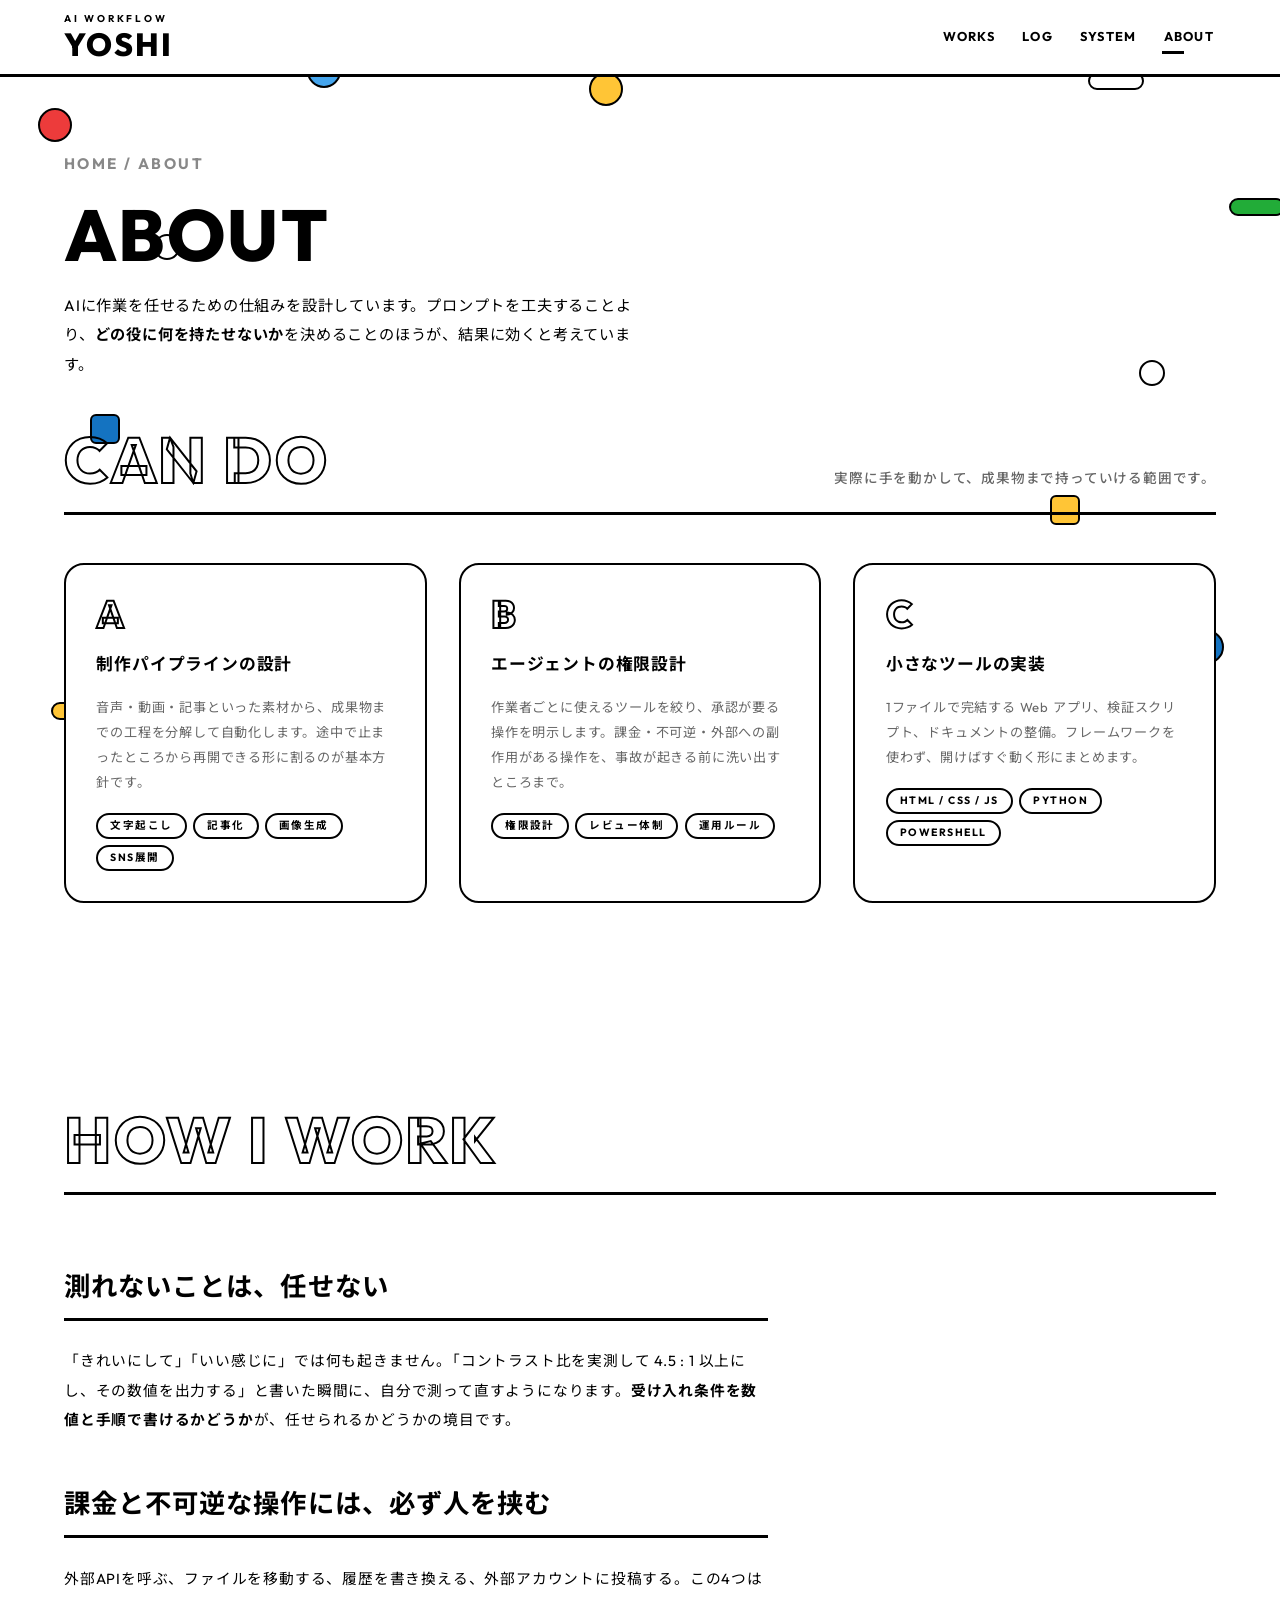
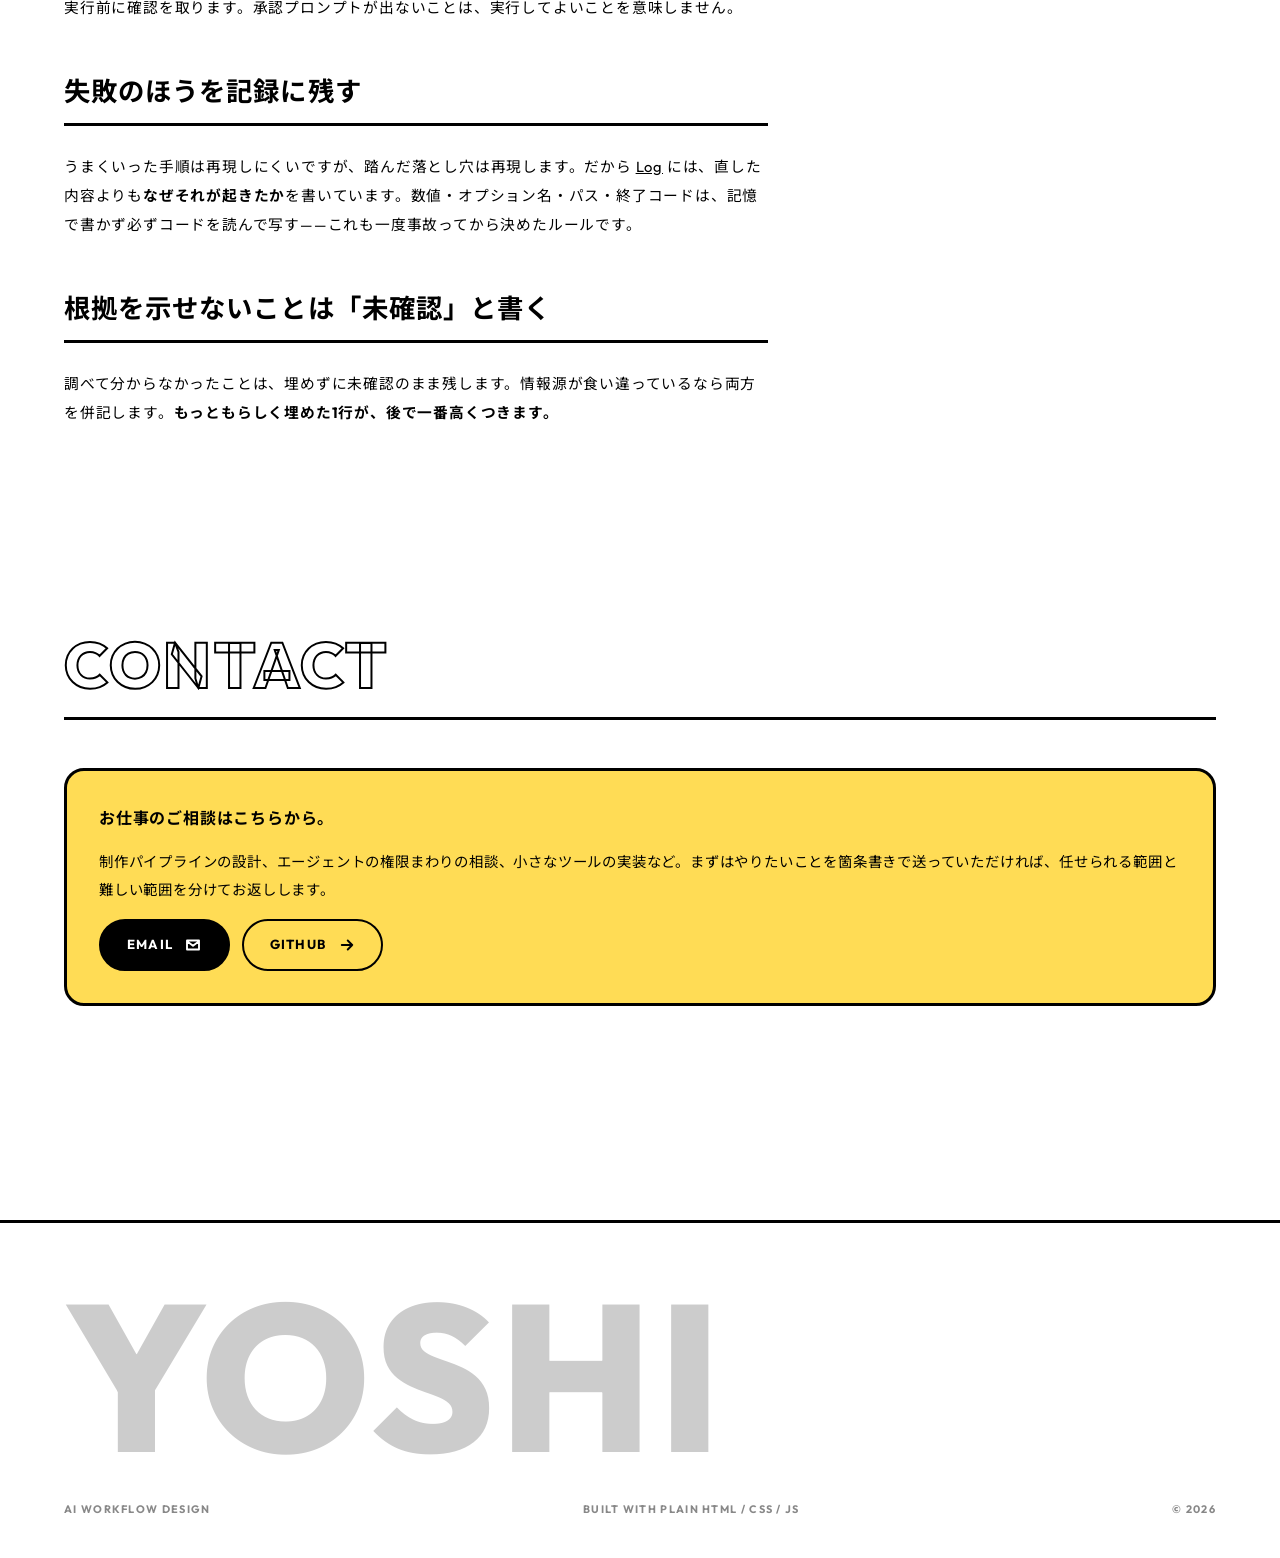
==== about/index.html @ 56c186a3 "feat: AI ワークフローのポートフォリオサイトを追加する 素の HTML / CSS / JS で9ページ。ビルド工程は無し。  - Bold Outline Pop（黒2px輪郭・原色・影ゼロ" ====
<!DOCTYPE html>
<html lang="ja">
<head>
<meta charset="utf-8">
<meta name="viewport" content="width=device-width, initial-scale=1">
<title>About — AI WORKFLOW DESIGN</title>
<meta name="description" content="できること、使っている道具、仕事の進め方。AIエージェントに分業させる制作パイプラインの設計と運用。">
<link rel="preconnect" href="https://fonts.googleapis.com">
<link rel="preconnect" href="https://fonts.gstatic.com" crossorigin>
<link rel="stylesheet" href="https://fonts.googleapis.com/css2?family=Outfit:wght@400;600;700;800&family=Noto+Sans+JP:wght@400;500;700&display=swap">
<link rel="stylesheet" href="../assets/style.css">
<link rel="icon" href="data:image/svg+xml,%3Csvg xmlns='http://www.w3.org/2000/svg' viewBox='0 0 32 32'%3E%3Crect width='32' height='32' fill='%23fff'/%3E%3Ccircle cx='16' cy='16' r='11' fill='%23ffc536' stroke='%23000' stroke-width='3'/%3E%3C/svg%3E">
<noscript><style>.reveal{opacity:1;transform:none}</style></noscript>
</head>
<body>

<div class="confetti" aria-hidden="true"></div>

<header class="site-header">
  <div class="shell">
    <a class="wordmark" href="../index.html"><small>AI Workflow</small>YOSHI</a>
    <nav class="site-nav" aria-label="メイン">
      <a href="../works/">Works</a>
      <a href="../log/">Log</a>
      <a href="../system/">System</a>
      <a href="./">About</a>
    </nav>
  </div>
</header>

<main>
  <div class="shell">

    <div class="page-head">
      <p class="crumb"><a href="../index.html">Home</a> / About</p>
      <h1>About</h1>
      <p>AIに作業を任せるための仕組みを設計しています。プロンプトを工夫することより、<strong>どの役に何を持たせないか</strong>を決めることのほうが、結果に効くと考えています。</p>
    </div>

    <section style="padding-top:0">
      <div class="sec-head">
        <h2 class="sec-title">Can Do</h2>
        <p class="sec-note">実際に手を動かして、成果物まで持っていける範囲です。</p>
      </div>

      <div class="feature-grid">

        <div class="feature reveal">
          <span class="num">A</span>
          <h3>制作パイプラインの設計</h3>
          <p>音声・動画・記事といった素材から、成果物までの工程を分解して自動化します。途中で止まったところから再開できる形に割るのが基本方針です。</p>
          <div class="tags">
            <span class="badge is-open">文字起こし</span>
            <span class="badge is-open">記事化</span>
            <span class="badge is-open">画像生成</span>
            <span class="badge is-open">SNS展開</span>
          </div>
        </div>

        <div class="feature reveal">
          <span class="num">B</span>
          <h3>エージェントの権限設計</h3>
          <p>作業者ごとに使えるツールを絞り、承認が要る操作を明示します。課金・不可逆・外部への副作用がある操作を、事故が起きる前に洗い出すところまで。</p>
          <div class="tags">
            <span class="badge is-open">権限設計</span>
            <span class="badge is-open">レビュー体制</span>
            <span class="badge is-open">運用ルール</span>
          </div>
        </div>

        <div class="feature reveal">
          <span class="num">C</span>
          <h3>小さなツールの実装</h3>
          <p>1ファイルで完結する Web アプリ、検証スクリプト、ドキュメントの整備。フレームワークを使わず、開けばすぐ動く形にまとめます。</p>
          <div class="tags">
            <span class="badge is-open">HTML / CSS / JS</span>
            <span class="badge is-open">Python</span>
            <span class="badge is-open">PowerShell</span>
          </div>
        </div>

      </div>
    </section>

    <section>
      <div class="sec-head">
        <h2 class="sec-title">How I Work</h2>
      </div>

      <div class="prose reveal">
        <h2>測れないことは、任せない</h2>
        <p>「きれいにして」「いい感じに」では何も起きません。「コントラスト比を実測して 4.5 : 1 以上にし、その数値を出力する」と書いた瞬間に、自分で測って直すようになります。<strong>受け入れ条件を数値と手順で書けるかどうか</strong>が、任せられるかどうかの境目です。</p>

        <h2>課金と不可逆な操作には、必ず人を挟む</h2>
        <p>外部APIを呼ぶ、ファイルを移動する、履歴を書き換える、外部アカウントに投稿する。この4つは実行前に確認を取ります。承認プロンプトが出ないことは、実行してよいことを意味しません。</p>

        <h2>失敗のほうを記録に残す</h2>
        <p>うまくいった手順は再現しにくいですが、踏んだ落とし穴は再現します。だから <a href="../log/" style="text-decoration:underline">Log</a> には、直した内容よりも<strong>なぜそれが起きたか</strong>を書いています。数値・オプション名・パス・終了コードは、記憶で書かず必ずコードを読んで写す——これも一度事故ってから決めたルールです。</p>

        <h2>根拠を示せないことは「未確認」と書く</h2>
        <p>調べて分からなかったことは、埋めずに未確認のまま残します。情報源が食い違っているなら両方を併記します。<strong>もっともらしく埋めた1行が、後で一番高くつきます。</strong></p>
      </div>
    </section>

    <section>
      <div class="sec-head">
        <h2 class="sec-title">Contact</h2>
      </div>

      <div class="callout is-yellow reveal">
        <p class="lede">お仕事のご相談はこちらから。</p>
        <p>制作パイプラインの設計、エージェントの権限まわりの相談、小さなツールの実装など。まずはやりたいことを箇条書きで送っていただければ、任せられる範囲と難しい範囲を分けてお返しします。</p>
        <p style="display:flex;flex-wrap:wrap;gap:0.75rem">
          <a class="btn" href="mailto:hello@example.com">Email
            <svg viewBox="0 0 24 24" fill="none" stroke="currentColor" stroke-width="2.5" stroke-linecap="round" stroke-linejoin="round" aria-hidden="true" width="18" height="18"><path d="M4 6h16v12H4zM4 7l8 6 8-6"/></svg>
          </a>
          <a class="btn is-ghost" href="https://github.com/" rel="noopener">GitHub
            <svg viewBox="0 0 24 24" fill="none" stroke="currentColor" stroke-width="2.5" stroke-linecap="round" stroke-linejoin="round" aria-hidden="true" width="18" height="18"><path d="M5 12h14M13 6l6 6-6 6"/></svg>
          </a>
        </p>
      </div>
    </section>

  </div>
</main>

<footer class="site-footer">
  <div class="shell">
    <p class="footer-word">YOSHI</p>
    <div class="footer-meta">
      <span>AI Workflow Design</span>
      <span>Built with plain HTML / CSS / JS</span>
      <span>&copy; 2026</span>
    </div>
  </div>
</footer>

<button class="fab" type="button" aria-label="ページ先頭へ戻る">
  <svg viewBox="0 0 24 24" fill="none" stroke="currentColor" stroke-width="2.5" stroke-linecap="round" stroke-linejoin="round" aria-hidden="true"><path d="M12 19V5M6 11l6-6 6 6"/></svg>
</button>

<script src="../assets/app.js"></script>
</body>
</html>
---- assets/style.css ----
@charset "utf-8";

/* ============================================================
   Bold Outline Pop
   One stroke weight, one stroke color, applied to everything.
   No shadows anywhere — depth is expressed by the outline alone.
   ============================================================ */

:root {
  /* primary: the outline is the brand */
  --black: #000000;
  --ink: #231815;

  /* accent: flat fills only, never gradients, never text color */
  --red: #ed3b3b;
  --blue: #1473c1;
  --blue-light: #45a5ed;
  --yellow: #ffc536;
  --green: #22ac38;
  --orange: #f57022;
  --highlight: #ffdc55;

  /* ground */
  --white: #ffffff;
  --gray-1: #f0f0f0;
  --gray-2: #eeeeee;
  --gray-3: #cccccc;

  /* text */
  --text-2: #888888;
  --text-3: #666666;

  /* stroke — a first-class token, same level as color and type */
  --stroke: 2px;
  --stroke-thick: 3px;
  --text-stroke: 2px;

  --radius: 10px;
  --radius-lg: 20px;

  --gutter: 5vw;
  --shell: 1400px;

  --ease: cubic-bezier(0.25, 1, 0.5, 1);
  --dur: 0.4s;
  --dur-slow: 0.8s;
  --loop: 4s;

  /* No generic inside --latin: a generic matches every codepoint, so it would
     swallow Japanese before --jp is ever reached. The generic goes last, once. */
  --latin: "Outfit", "Futura", "Avenir Next";
  --jp: "Noto Sans JP", "Hiragino Kaku Gothic ProN", "Yu Gothic";
  --font: var(--latin), var(--jp), sans-serif;
}

*,
*::before,
*::after { box-sizing: border-box; }

html { scroll-behavior: smooth; }

body {
  margin: 0;
  background: var(--white);
  color: var(--black);
  font-family: var(--font);
  /* fluid base: 14px at 960 → 18px at 1600 */
  font-size: clamp(14px, calc(14px + 4 * (100vw - 960px) / 640), 18px);
  font-weight: 400;
  line-height: 1.7;
  letter-spacing: 0.05em;
  -webkit-font-smoothing: antialiased;
}

img { max-width: 100%; height: auto; display: block; }

a { color: inherit; text-decoration: none; }

:focus-visible {
  outline: var(--stroke-thick) solid var(--blue);
  outline-offset: 3px;
}

/* ---------- ambient decorative layer ---------- */

.confetti {
  position: fixed;
  inset: 0;
  z-index: -1;
  overflow: hidden;
  pointer-events: none;
}

.confetti span {
  position: absolute;
  display: block;
  border: var(--stroke) solid var(--black);
  animation: drift var(--loop) var(--ease) infinite alternate;
}

.confetti .c-dot { border-radius: 50%; width: 34px; height: 34px; }
.confetti .c-sq { border-radius: 6px; width: 30px; height: 30px; }
.confetti .c-bar { border-radius: 50px; width: 56px; height: 18px; }
.confetti .c-ring { border-radius: 50%; width: 26px; height: 26px; background: none !important; }

@keyframes drift {
  from { transform: translate3d(0, 0, 0) rotate(0deg); }
  to { transform: translate3d(0, -22px, 0) rotate(12deg); }
}

/* ---------- shell ---------- */

.shell {
  max-width: var(--shell);
  margin-inline: auto;
  padding-inline: var(--gutter);
}

main { padding-bottom: 7rem; }

section { padding-block: clamp(3.5rem, 8vw, 6.5rem); }

/* ---------- header ---------- */

.site-header {
  position: sticky;
  top: 0;
  z-index: 30;
  background: var(--white);
  border-bottom: var(--stroke-thick) solid var(--black);
}

.site-header .shell {
  display: flex;
  align-items: center;
  gap: 1.5rem;
  min-height: 74px;
  padding-block: 0.75rem;
}

.wordmark {
  font-family: var(--font);
  font-weight: 800;
  font-size: clamp(1.4rem, 3.4vw, 2rem);
  letter-spacing: 0.06em;
  line-height: 1;
  text-transform: uppercase;
  margin-right: auto;
}

.wordmark small {
  display: block;
  font-family: var(--font);
  font-size: 0.62rem;
  font-weight: 700;
  letter-spacing: 0.28em;
  margin-bottom: 4px;
}

.site-nav {
  display: flex;
  flex-wrap: wrap;
  align-items: center;
  gap: clamp(0.6rem, 1.8vw, 1.6rem);
}

.site-nav a {
  position: relative;
  font-weight: 700;
  font-size: 0.8rem;
  letter-spacing: 0.1em;
  text-transform: uppercase;
  padding: 6px 2px;
}

.site-nav a::after {
  content: "";
  position: absolute;
  left: 0;
  bottom: 0;
  width: 0;
  height: var(--stroke-thick);
  background: var(--black);
  transition: width var(--dur) var(--ease);
}

.site-nav a:hover::after,
.site-nav a[aria-current="page"]::after { width: 22px; }

.nav-toggle { display: none; }

/* ---------- hero ---------- */

.hero {
  padding-block: clamp(3rem, 9vw, 7rem) clamp(3rem, 7vw, 5rem);
  display: grid;
  gap: 2rem;
  justify-items: start;
  max-width: 46rem;
}

.hero h1 {
  font-family: var(--font);
  font-size: clamp(2.4rem, 8vw, 5rem);
  font-weight: 800;
  line-height: 1.05;
  letter-spacing: 0.02em;
  text-transform: uppercase;
  margin: 0;
}

.hero h1 em {
  font-style: normal;
  -webkit-text-stroke: var(--text-stroke) var(--black);
  -webkit-text-fill-color: transparent;
  color: transparent;
  paint-order: stroke fill;
}

.hero .tagline {
  font-size: clamp(1rem, 2.2vw, 1.25rem);
  font-weight: 500;
  line-height: 1.9;
  margin: 0;
  max-width: 34em;
}

.hero .sub {
  font-size: 0.85rem;
  color: var(--text-3);
  margin: 0;
  max-width: 40em;
  line-height: 1.9;
}

/* ---------- section heading ---------- */

.sec-head {
  display: flex;
  flex-wrap: wrap;
  align-items: flex-end;
  justify-content: space-between;
  gap: 1rem 2rem;
  margin-bottom: clamp(2rem, 4vw, 3rem);
  padding-bottom: 1.25rem;
  border-bottom: var(--stroke-thick) solid var(--black);
}

.sec-title {
  font-family: var(--font);
  font-size: clamp(2rem, 6.5vw, 4rem);
  font-weight: 800;
  line-height: 1;
  letter-spacing: 0.04em;
  text-transform: uppercase;
  margin: 0;
  -webkit-text-stroke: var(--text-stroke) var(--black);
  -webkit-text-fill-color: transparent;
  color: transparent;
  paint-order: stroke fill;
}

.sec-note {
  font-size: 0.85rem;
  font-weight: 500;
  color: var(--text-3);
  margin: 0;
  max-width: 30em;
  line-height: 1.85;
}

/* ---------- page title block ---------- */

.page-head {
  padding-block: clamp(2.5rem, 6vw, 4.5rem) clamp(2rem, 4vw, 3rem);
  display: grid;
  gap: 1.25rem;
  max-width: 48rem;
}

.page-head h1 {
  font-family: var(--font);
  font-size: clamp(2.4rem, 8vw, 4.5rem);
  font-weight: 800;
  line-height: 1;
  letter-spacing: 0.03em;
  text-transform: uppercase;
  margin: 0;
}

.page-head p {
  margin: 0;
  font-size: 0.95rem;
  line-height: 1.95;
  max-width: 38em;
}

.crumb {
  font-size: 0.72rem;
  font-weight: 700;
  letter-spacing: 0.16em;
  text-transform: uppercase;
  color: var(--text-2);
}

.crumb a:hover { color: var(--black); }

/* ---------- badge ---------- */

.badge {
  display: inline-block;
  background: var(--black);
  color: var(--white);
  border-radius: 50px;
  padding: 5px 14px;
  font-size: 0.66rem;
  font-weight: 700;
  letter-spacing: 0.14em;
  text-transform: uppercase;
  line-height: 1.5;
  white-space: nowrap;
}

.badge.is-open {
  background: transparent;
  color: var(--black);
  border: var(--stroke) solid var(--black);
  padding: 3px 12px;
}

/* ---------- button ---------- */

.btn {
  display: inline-flex;
  align-items: center;
  gap: 0.7rem;
  background: var(--black);
  color: var(--white);
  border: var(--stroke) solid var(--black);
  border-radius: 50px;
  padding: 0.7rem 1.6rem;
  font-weight: 700;
  font-size: 0.82rem;
  letter-spacing: 0.1em;
  text-transform: uppercase;
  cursor: pointer;
  transition: background var(--dur) var(--ease), color var(--dur) var(--ease), transform var(--dur) var(--ease);
}

.btn:hover {
  background: var(--highlight);
  color: var(--black);
  transform: translateY(-3px);
}

.btn.is-ghost { background: transparent; color: var(--black); }
.btn.is-ghost:hover { background: var(--highlight); }

.icon-circle {
  display: inline-grid;
  place-items: center;
  width: 46px;
  height: 46px;
  flex: none;
  border: var(--stroke) solid var(--black);
  border-radius: 50%;
  background: transparent;
  transition: background var(--dur) var(--ease), transform var(--dur) var(--ease);
}

.icon-circle svg { width: 20px; height: 20px; }

a:hover > .icon-circle,
.icon-circle:hover { background: var(--highlight); transform: translateX(4px); }

/* ---------- view-all link ---------- */

.view-all {
  display: flex;
  align-items: center;
  justify-content: space-between;
  gap: 1.5rem;
  max-width: 22rem;
  margin-inline: auto;
  margin-top: clamp(2.5rem, 5vw, 4rem);
  padding-bottom: 1rem;
  border-bottom: var(--stroke) solid var(--black);
  font-family: var(--font);
  font-size: clamp(1.2rem, 3vw, 1.7rem);
  font-weight: 800;
  letter-spacing: 0.08em;
  text-transform: uppercase;
}

/* ---------- work grid ---------- */

.work-grid {
  display: grid;
  grid-template-columns: repeat(4, minmax(0, 1fr));
  gap: clamp(1rem, 2.2vw, 1.75rem);
}

.work-card { display: grid; gap: 0.9rem; align-content: start; }

.work-card .thumb {
  position: relative;
  border: var(--stroke) solid var(--black);
  border-radius: var(--radius);
  overflow: hidden;
  aspect-ratio: 1 / 1;
  background: var(--white);
  transition: transform var(--dur) var(--ease);
}

.work-card:hover .thumb { transform: translateY(-6px); }

.work-card .thumb img {
  width: 100%;
  height: 100%;
  object-fit: cover;
}

/* flat colored tile for items that have no photograph */
.tile {
  width: 100%;
  height: 100%;
  display: grid;
  place-items: center;
  padding: 12%;
}

.tile svg { width: 100%; height: auto; max-height: 100%; }
.tile.is-red { background: var(--red); }
.tile.is-blue { background: var(--blue); }
.tile.is-yellow { background: var(--yellow); }
.tile.is-green { background: var(--green); }
.tile.is-orange { background: var(--orange); }
.tile.is-gray { background: var(--gray-1); }

.work-card .flag {
  position: absolute;
  top: 10px;
  left: 10px;
  z-index: 2;
}

.work-card .meta {
  font-size: 0.7rem;
  font-weight: 700;
  letter-spacing: 0.1em;
  color: var(--black);
}

.work-card .meta span { color: var(--text-2); }

.work-card h3 {
  margin: 0;
  font-size: 0.95rem;
  font-weight: 700;
  line-height: 1.6;
}

/* ---------- filter ---------- */

.filters {
  display: flex;
  flex-wrap: wrap;
  gap: 0.6rem;
  margin-bottom: 2.5rem;
}

.filters button {
  font-family: inherit;
  font-size: 0.75rem;
  font-weight: 700;
  letter-spacing: 0.12em;
  text-transform: uppercase;
  color: var(--black);
  background: transparent;
  border: var(--stroke) solid var(--black);
  border-radius: 50px;
  padding: 0.45rem 1.1rem;
  cursor: pointer;
  transition: background var(--dur) var(--ease);
}

.filters button:hover { background: var(--highlight); }
.filters button[aria-pressed="true"] { background: var(--black); color: var(--white); }

/* ---------- feature row (case studies on home) ---------- */

.feature-grid {
  display: grid;
  grid-template-columns: repeat(3, minmax(0, 1fr));
  gap: clamp(1rem, 2.5vw, 2rem);
}

.feature {
  display: grid;
  gap: 1.1rem;
  align-content: start;
  border: var(--stroke) solid var(--black);
  border-radius: var(--radius-lg);
  padding: clamp(1.25rem, 2.5vw, 1.9rem);
  background: var(--white);
  transition: transform var(--dur) var(--ease);
}

.feature:hover { transform: translateY(-6px); }

.feature .num {
  font-family: var(--font);
  font-size: 2.4rem;
  font-weight: 800;
  line-height: 1;
  -webkit-text-stroke: var(--text-stroke) var(--black);
  -webkit-text-fill-color: transparent;
  color: transparent;
  paint-order: stroke fill;
}

.feature h3 { margin: 0; font-size: 1.05rem; font-weight: 700; line-height: 1.6; }
.feature p { margin: 0; font-size: 0.82rem; line-height: 1.9; color: var(--text-3); }

.feature .tags { display: flex; flex-wrap: wrap; gap: 0.4rem; }

/* ---------- log list ---------- */

.log-list { border-top: var(--stroke-thick) solid var(--black); }

.log-item {
  display: grid;
  grid-template-columns: 8.5rem 1fr auto;
  align-items: center;
  gap: 1.5rem;
  padding-block: clamp(1.25rem, 2.5vw, 1.9rem);
  border-bottom: var(--stroke-thick) solid var(--black);
  transition: background var(--dur) var(--ease);
}

.log-item:hover { background: var(--gray-1); }

.log-date {
  font-family: var(--font);
  font-size: 0.95rem;
  font-weight: 700;
  letter-spacing: 0.06em;
  font-variant-numeric: tabular-nums;
}

.log-body { display: grid; gap: 0.5rem; }
.log-body h3 { margin: 0; font-size: clamp(0.95rem, 2vw, 1.15rem); font-weight: 700; line-height: 1.6; }
.log-body p { margin: 0; font-size: 0.82rem; line-height: 1.9; color: var(--text-3); }
.log-body .tags { display: flex; flex-wrap: wrap; gap: 0.4rem; margin-top: 0.15rem; }

/* ---------- prose ---------- */

.prose { max-width: 44rem; display: grid; gap: 1.6rem; }
.prose h2 {
  margin: 1.5rem 0 0;
  font-size: clamp(1.25rem, 3vw, 1.65rem);
  font-weight: 700;
  line-height: 1.5;
  letter-spacing: 0.04em;
  padding-bottom: 0.7rem;
  border-bottom: var(--stroke-thick) solid var(--black);
}
.prose h3 { margin: 0.75rem 0 0; font-size: 1rem; font-weight: 700; line-height: 1.6; }
.prose p { margin: 0; line-height: 2; font-size: 0.92rem; }
.prose ul { margin: 0; padding-left: 1.3em; display: grid; gap: 0.6rem; font-size: 0.9rem; line-height: 1.9; }
.prose li::marker { color: var(--red); }
.prose strong { font-weight: 700; }
.prose figure { margin: 0; display: grid; gap: 0.7rem; }
.prose figure img { border: var(--stroke) solid var(--black); border-radius: var(--radius); width: 100%; }
.prose figcaption { font-size: 0.75rem; color: var(--text-2); letter-spacing: 0.06em; }

code {
  font-family: "SFMono-Regular", Consolas, monospace;
  font-size: 0.85em;
  background: var(--gray-1);
  border: 1px solid var(--gray-3);
  border-radius: 4px;
  padding: 1px 6px;
}

/* ---------- spec table ---------- */

.table-wrap { overflow-x: auto; border: var(--stroke) solid var(--black); border-radius: var(--radius); }

table { border-collapse: collapse; width: 100%; min-width: 34rem; font-size: 0.82rem; }

th, td {
  text-align: left;
  vertical-align: top;
  padding: 0.85rem 1rem;
  border-bottom: var(--stroke) solid var(--black);
  line-height: 1.8;
}

thead th {
  font-weight: 700;
  font-size: 0.68rem;
  letter-spacing: 0.14em;
  text-transform: uppercase;
  background: var(--black);
  color: var(--white);
  border-bottom: none;
}

tbody tr:last-child td { border-bottom: none; }
td:first-child { font-weight: 700; white-space: nowrap; }
td.wrap:first-child { white-space: normal; }

/* ---------- stat row ---------- */

.stats {
  display: grid;
  grid-template-columns: repeat(4, minmax(0, 1fr));
  gap: clamp(0.75rem, 2vw, 1.5rem);
}

.stat {
  border: var(--stroke) solid var(--black);
  border-radius: var(--radius);
  padding: 1.25rem;
  display: grid;
  gap: 0.35rem;
}

.stat b {
  font-family: var(--font);
  font-size: clamp(1.8rem, 4.5vw, 2.6rem);
  font-weight: 800;
  line-height: 1;
  font-variant-numeric: tabular-nums;
}

.stat span { font-size: 0.72rem; font-weight: 700; letter-spacing: 0.1em; color: var(--text-3); }

/* ---------- callout ---------- */

.callout {
  border: var(--stroke-thick) solid var(--black);
  border-radius: var(--radius-lg);
  padding: clamp(1.25rem, 3vw, 2rem);
  display: grid;
  gap: 0.9rem;
  background: var(--white);
}

.callout.is-yellow { background: var(--highlight); }
.callout p { margin: 0; font-size: 0.9rem; line-height: 1.95; }
.callout .lede { font-weight: 700; font-size: 1rem; }

/* ---------- footer ---------- */

.site-footer {
  border-top: var(--stroke-thick) solid var(--black);
  padding-top: clamp(2.5rem, 5vw, 4rem);
  overflow: hidden;
}

.footer-word {
  font-family: var(--font);
  font-weight: 800;
  font-size: clamp(3.5rem, 17vw, 13rem);
  line-height: 0.85;
  letter-spacing: 0.02em;
  text-transform: uppercase;
  color: var(--gray-3);
  margin: 0 0 1rem;
  user-select: none;
}

.footer-meta {
  display: flex;
  flex-wrap: wrap;
  justify-content: space-between;
  gap: 0.5rem 2rem;
  padding-block: 1.25rem 2.5rem;
  font-size: 0.68rem;
  font-weight: 700;
  letter-spacing: 0.12em;
  text-transform: uppercase;
  color: var(--text-2);
}

/* ---------- top FAB ---------- */

.fab {
  position: fixed;
  right: clamp(1rem, 3vw, 2.5rem);
  bottom: clamp(1rem, 3vw, 2.5rem);
  z-index: 40;
  width: 56px;
  height: 56px;
  display: grid;
  place-items: center;
  background: var(--black);
  color: var(--white);
  border: var(--stroke) solid var(--black);
  border-radius: 50%;
  cursor: pointer;
  opacity: 0;
  visibility: hidden;
  transition: opacity var(--dur) var(--ease), background var(--dur) var(--ease), transform var(--dur) var(--ease), visibility var(--dur);
}

.fab.is-on { opacity: 1; visibility: visible; }
.fab:hover { background: var(--highlight); color: var(--black); transform: translateY(-4px); }
.fab svg { width: 22px; height: 22px; }

/* ---------- scroll reveal ---------- */

.reveal {
  opacity: 0;
  transform: translateY(24px);
  transition: opacity var(--dur-slow) var(--ease), transform var(--dur-slow) var(--ease);
}

.reveal.is-in { opacity: 1; transform: none; }

/* ---------- responsive ---------- */

@media (max-width: 1000px) {
  .work-grid { grid-template-columns: repeat(3, minmax(0, 1fr)); }
  .stats { grid-template-columns: repeat(2, minmax(0, 1fr)); }
}

@media (max-width: 820px) {
  .feature-grid { grid-template-columns: 1fr; }
  .log-item { grid-template-columns: 1fr auto; }
  .log-date { grid-column: 1 / -1; }
}

@media (max-width: 620px) {
  :root { --gutter: 6vw; }
  .work-grid { grid-template-columns: repeat(2, minmax(0, 1fr)); }
  .site-header .shell { flex-wrap: wrap; min-height: 0; }
  .site-nav { width: 100%; justify-content: flex-start; padding-bottom: 0.5rem; }
  .confetti { display: none; }
}

@media (prefers-reduced-motion: reduce) {
  html { scroll-behavior: auto; }
  *, *::before, *::after {
    animation-duration: 0.001ms !important;
    animation-iteration-count: 1 !important;
    transition-duration: 0.001ms !important;
  }
  .reveal { opacity: 1; transform: none; }
}
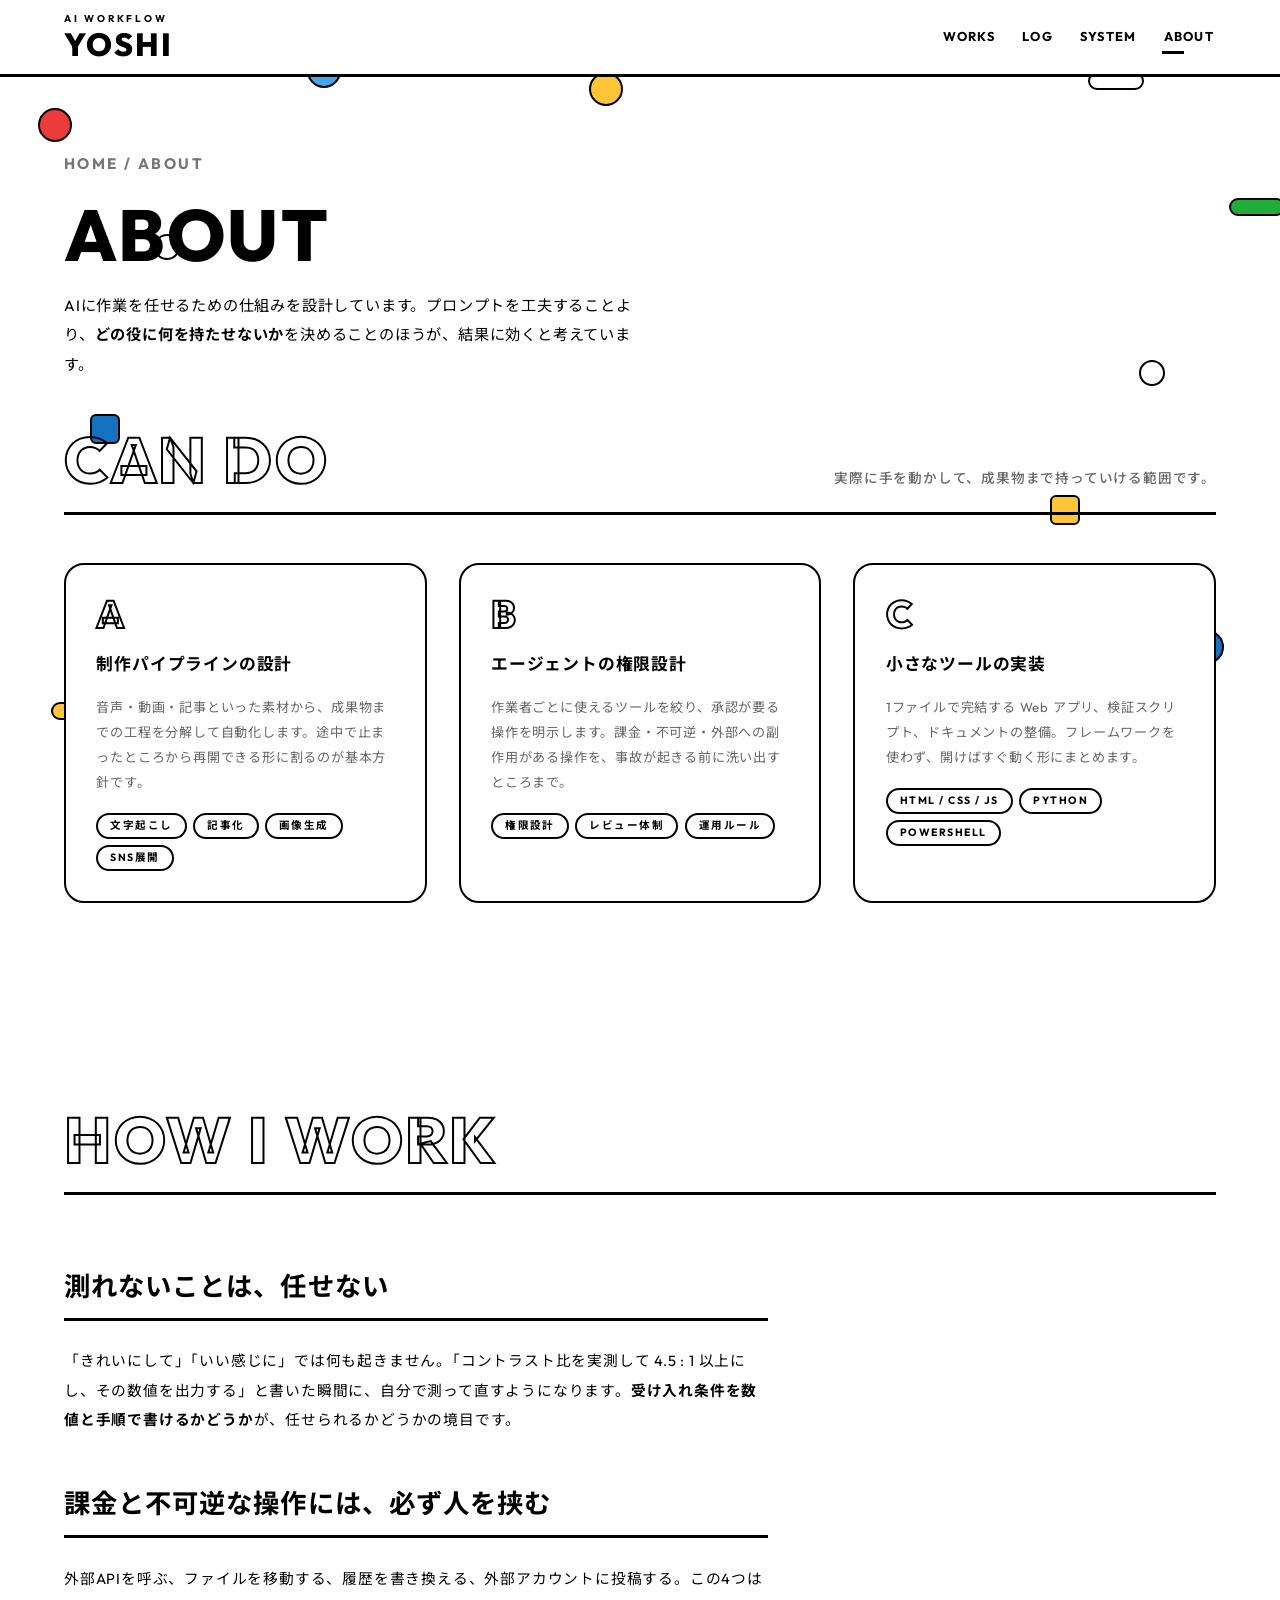
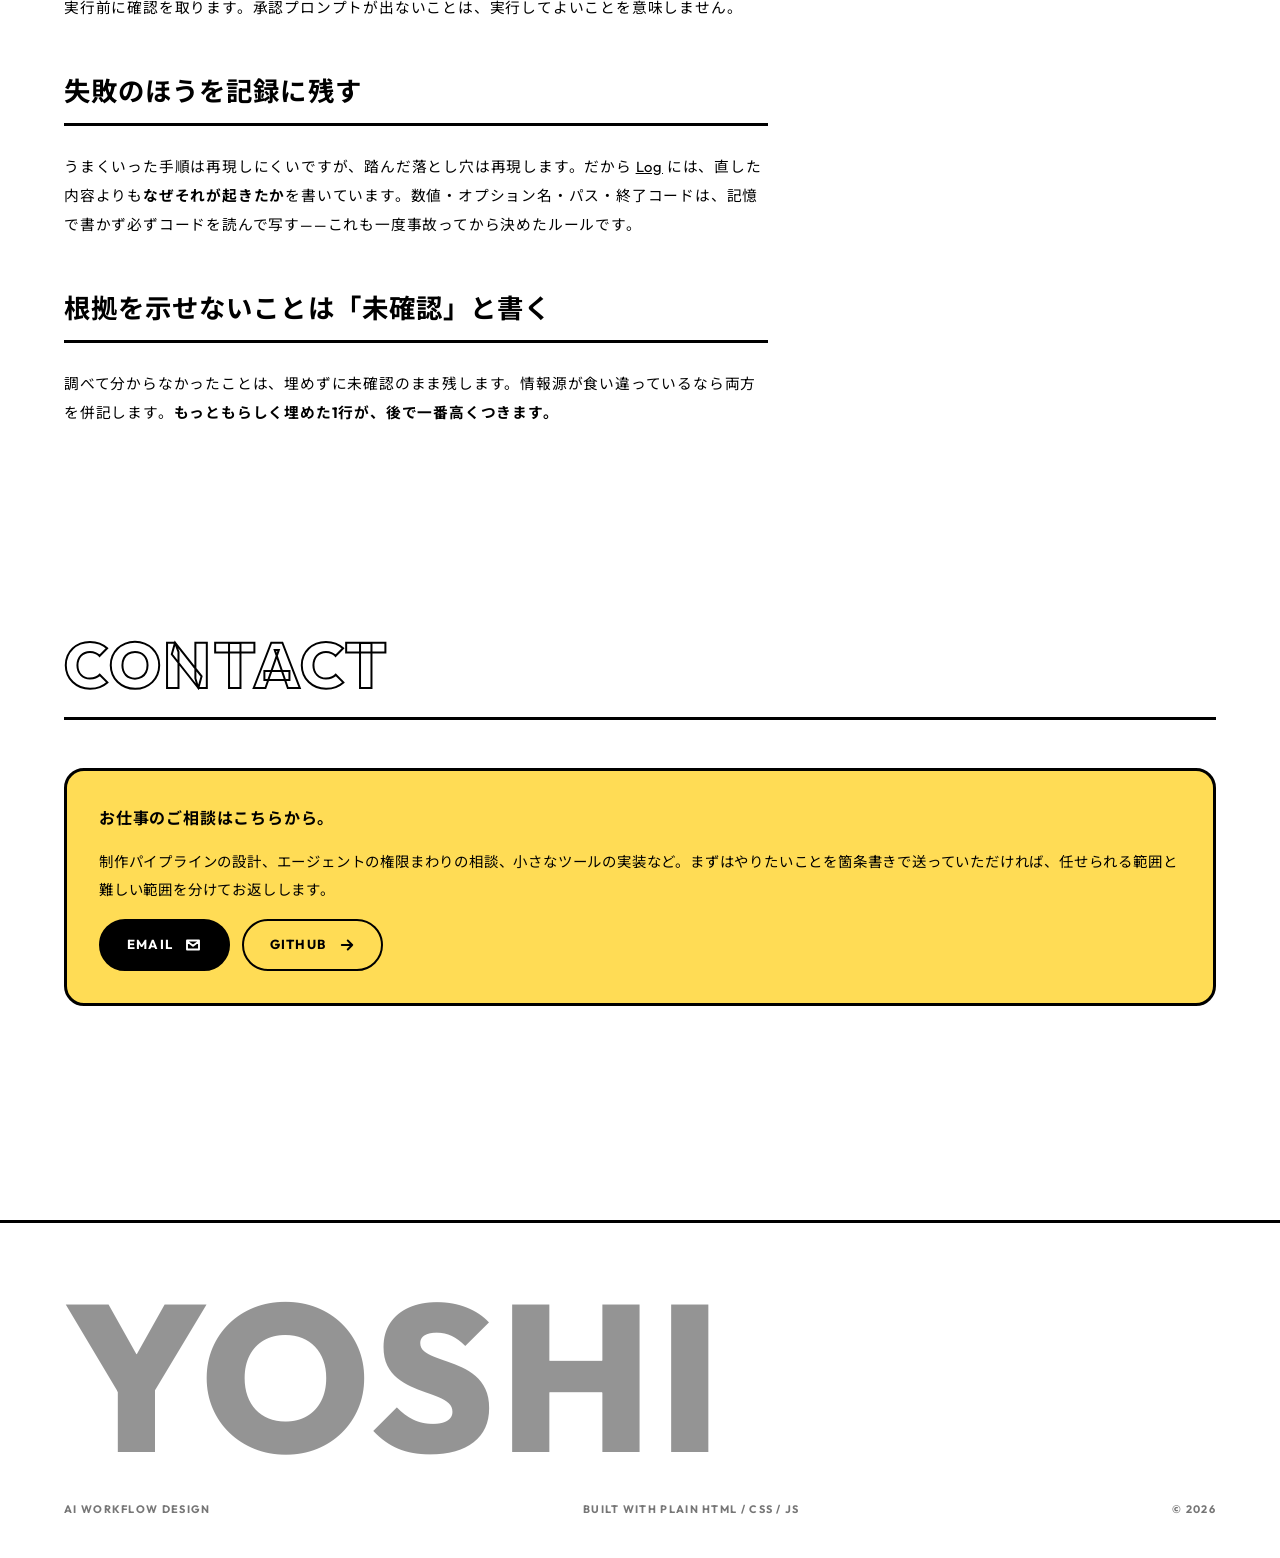
==== commit 587fbcb2: "fix: 独立監査で確定した欠陥を修正する 12エージェントによる5視点の監査で、反証検証を通過した指摘に対応した。  - コントラスト: --text-2 を #888888 (3.54:1) から" ====
--- a/about/index.html
+++ b/about/index.html
@@ -5,6 +5,13 @@
 <meta name="viewport" content="width=device-width, initial-scale=1">
 <title>About — AI WORKFLOW DESIGN</title>
 <meta name="description" content="できること、使っている道具、仕事の進め方。AIエージェントに分業させる制作パイプラインの設計と運用。">
+<link rel="canonical" href="https://yoshi868686-crypto.github.io/ai-portfolio/about/">
+<meta property="og:type" content="website">
+<meta property="og:url" content="https://yoshi868686-crypto.github.io/ai-portfolio/about/">
+<meta property="og:title" content="About — AI WORKFLOW DESIGN">
+<meta property="og:description" content="できること、使っている道具、仕事の進め方。AIエージェントに分業させる制作パイプラインの設計と運用。">
+<meta property="og:image" content="https://yoshi868686-crypto.github.io/ai-portfolio/assets/og-cover.jpg">
+<meta name="twitter:card" content="summary_large_image">
 <link rel="preconnect" href="https://fonts.googleapis.com">
 <link rel="preconnect" href="https://fonts.gstatic.com" crossorigin>
 <link rel="stylesheet" href="https://fonts.googleapis.com/css2?family=Outfit:wght@400;600;700;800&family=Noto+Sans+JP:wght@400;500;700&display=swap">
@@ -114,7 +121,7 @@
           <a class="btn" href="mailto:hello@example.com">Email
             <svg viewBox="0 0 24 24" fill="none" stroke="currentColor" stroke-width="2.5" stroke-linecap="round" stroke-linejoin="round" aria-hidden="true" width="18" height="18"><path d="M4 6h16v12H4zM4 7l8 6 8-6"/></svg>
           </a>
-          <a class="btn is-ghost" href="https://github.com/" rel="noopener">GitHub
+          <a class="btn is-ghost" href="https://github.com/yoshi868686-crypto" rel="noopener">GitHub
             <svg viewBox="0 0 24 24" fill="none" stroke="currentColor" stroke-width="2.5" stroke-linecap="round" stroke-linejoin="round" aria-hidden="true" width="18" height="18"><path d="M5 12h14M13 6l6 6-6 6"/></svg>
           </a>
         </p>
--- a/assets/style.css
+++ b/assets/style.css
@@ -27,8 +27,9 @@
   --gray-3: #cccccc;
 
   /* text */
-  --text-2: #888888;
+  --text-2: #767676;  /* 白地で 4.54:1。#888888 は 3.54:1 で AA を割る */
   --text-3: #666666;
+  --text-faint: #949494;  /* 白地で 3.03:1。装飾的な大文字にのみ使う */
 
   /* stroke — a first-class token, same level as color and type */
   --stroke: 2px;
@@ -460,6 +461,12 @@
   line-height: 1.6;
 }
 
+/* vector-effect is not inherited, so it has to be applied to the shapes
+   themselves. Without this the tile artwork drew a ~9px line next to the
+   card's own 2px border — the one stroke weight the whole system rests on. */
+.tile svg *,
+.table-wrap > svg * { vector-effect: non-scaling-stroke; }
+
 /* ---------- filter ---------- */
 
 .filters {
@@ -568,7 +575,7 @@
 .prose h3 { margin: 0.75rem 0 0; font-size: 1rem; font-weight: 700; line-height: 1.6; }
 .prose p { margin: 0; line-height: 2; font-size: 0.92rem; }
 .prose ul { margin: 0; padding-left: 1.3em; display: grid; gap: 0.6rem; font-size: 0.9rem; line-height: 1.9; }
-.prose li::marker { color: var(--red); }
+.prose li::marker { color: var(--black); }
 .prose strong { font-weight: 700; }
 .prose figure { margin: 0; display: grid; gap: 0.7rem; }
 .prose figure img { border: var(--stroke) solid var(--black); border-radius: var(--radius); width: 100%; }
@@ -667,7 +674,7 @@
   line-height: 0.85;
   letter-spacing: 0.02em;
   text-transform: uppercase;
-  color: var(--gray-3);
+  color: var(--text-faint);
   margin: 0 0 1rem;
   user-select: none;
 }
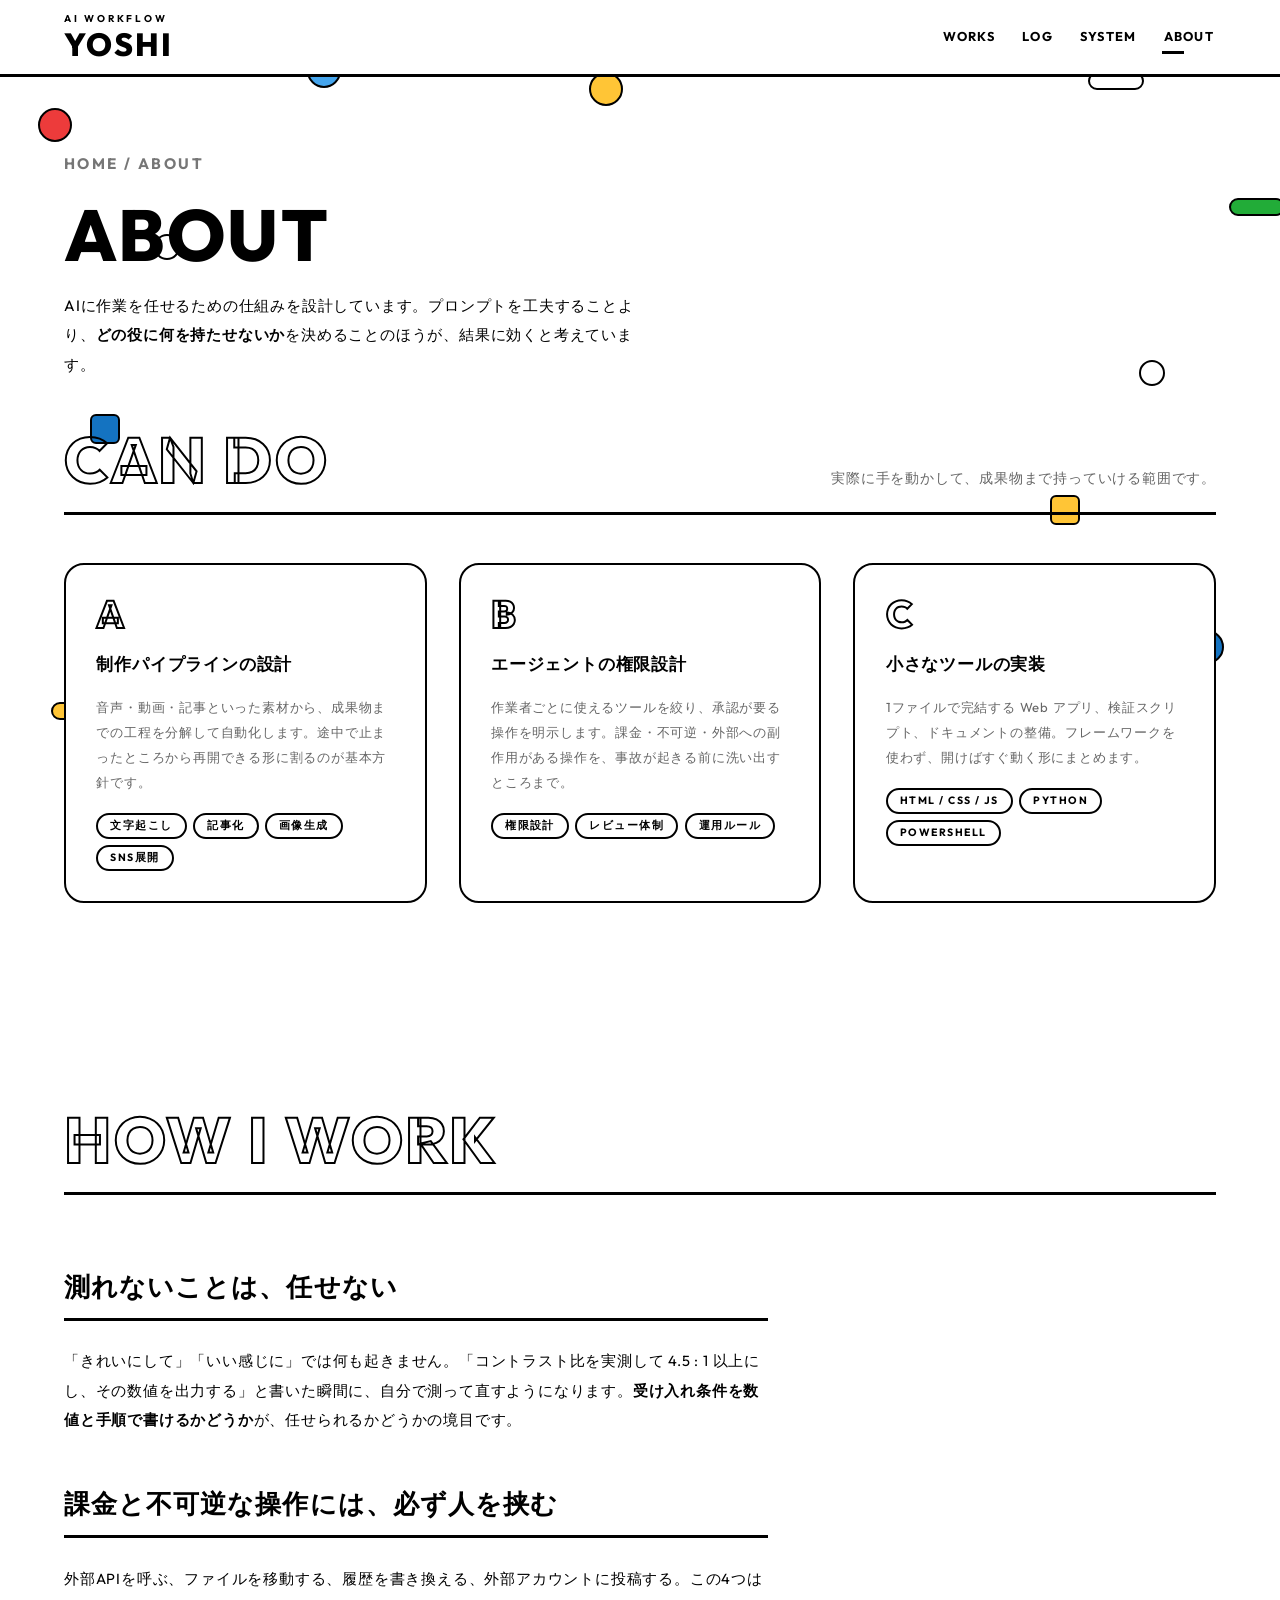
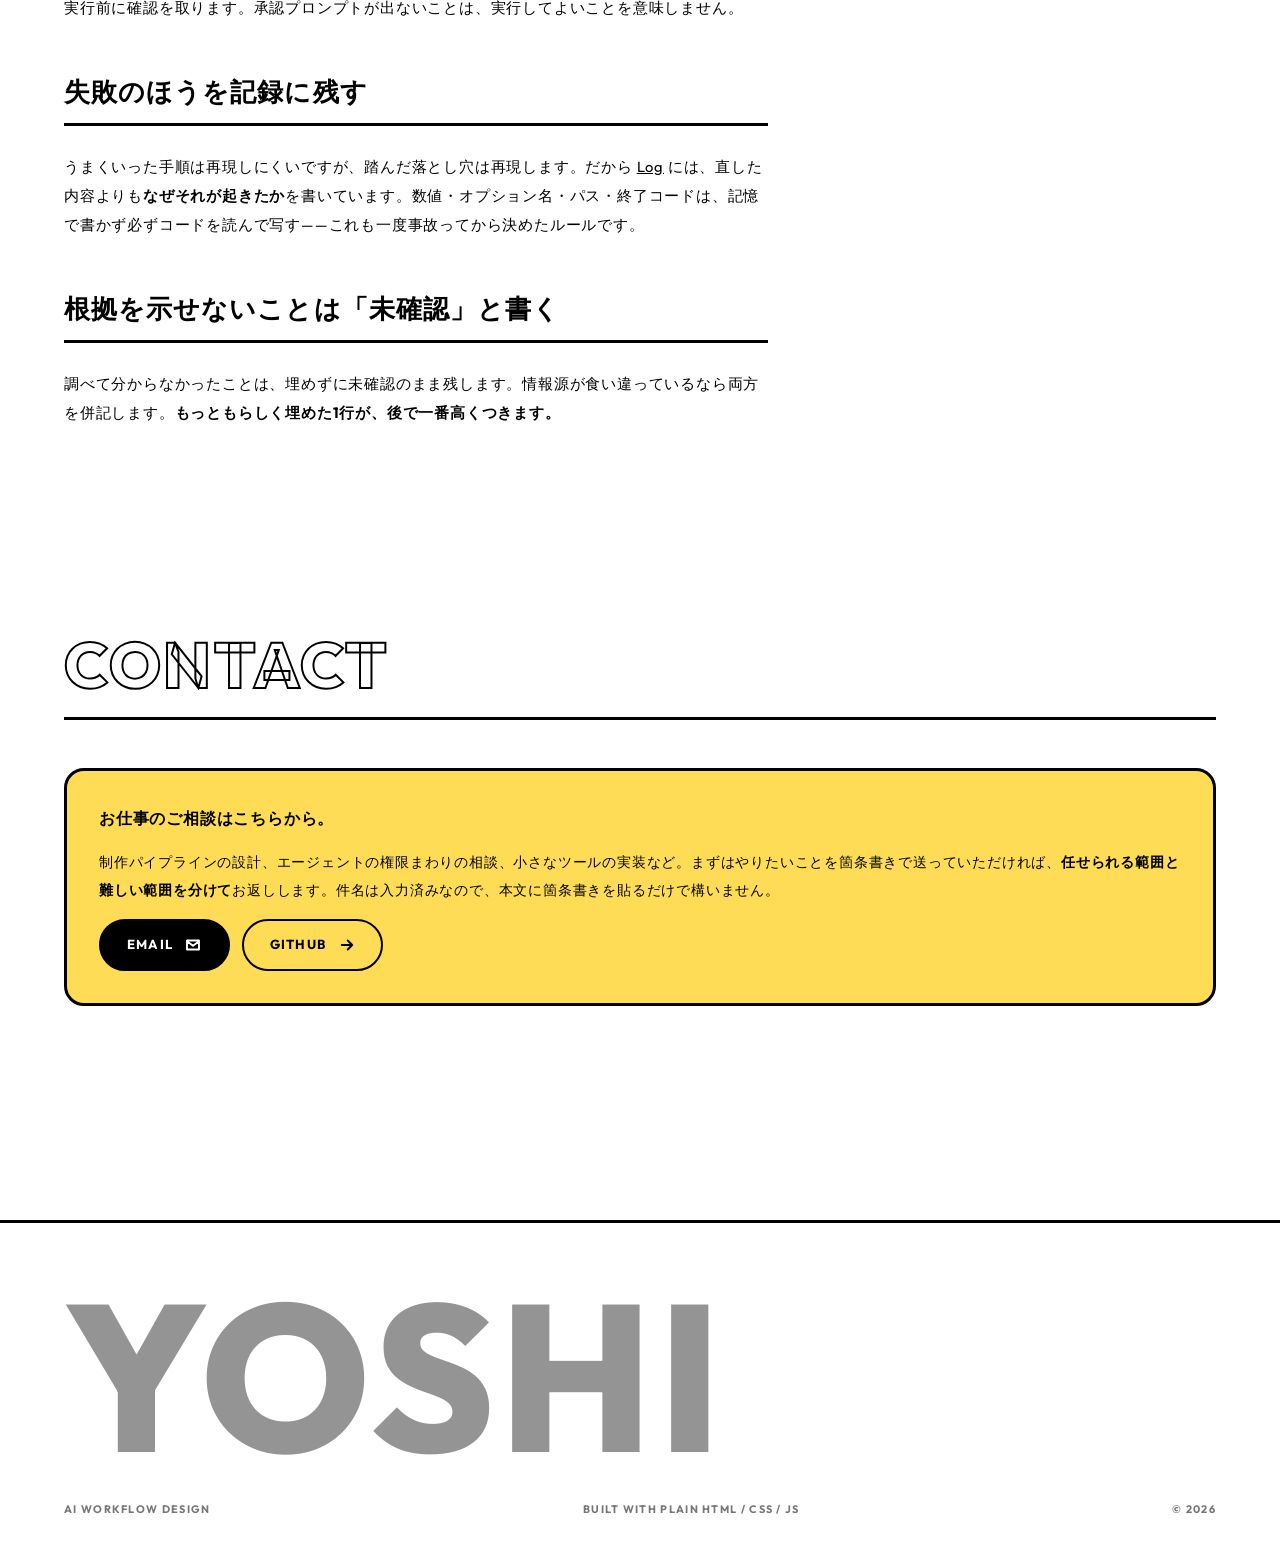
==== commit b0636938: "feat: 連絡先を実アドレスにし、フォントを自前ホストへ移す サイト所有者の判断4件を反映した。  - 連絡先を実アドレスに差し替え、件名をプリフィル。本文に何を書けばよいかを1文追記 - 和文 W" ====
--- a/about/index.html
+++ b/about/index.html
@@ -12,9 +12,6 @@
 <meta property="og:description" content="できること、使っている道具、仕事の進め方。AIエージェントに分業させる制作パイプラインの設計と運用。">
 <meta property="og:image" content="https://yoshi868686-crypto.github.io/ai-portfolio/assets/og-cover.jpg">
 <meta name="twitter:card" content="summary_large_image">
-<link rel="preconnect" href="https://fonts.googleapis.com">
-<link rel="preconnect" href="https://fonts.gstatic.com" crossorigin>
-<link rel="stylesheet" href="https://fonts.googleapis.com/css2?family=Outfit:wght@400;600;700;800&family=Noto+Sans+JP:wght@400;500;700&display=swap">
 <link rel="stylesheet" href="../assets/style.css">
 <link rel="icon" href="data:image/svg+xml,%3Csvg xmlns='http://www.w3.org/2000/svg' viewBox='0 0 32 32'%3E%3Crect width='32' height='32' fill='%23fff'/%3E%3Ccircle cx='16' cy='16' r='11' fill='%23ffc536' stroke='%23000' stroke-width='3'/%3E%3C/svg%3E">
 <noscript><style>.reveal{opacity:1;transform:none}</style></noscript>
@@ -116,9 +113,9 @@
 
       <div class="callout is-yellow reveal">
         <p class="lede">お仕事のご相談はこちらから。</p>
-        <p>制作パイプラインの設計、エージェントの権限まわりの相談、小さなツールの実装など。まずはやりたいことを箇条書きで送っていただければ、任せられる範囲と難しい範囲を分けてお返しします。</p>
+        <p>制作パイプラインの設計、エージェントの権限まわりの相談、小さなツールの実装など。まずはやりたいことを箇条書きで送っていただければ、<strong>任せられる範囲と難しい範囲を分けて</strong>お返しします。件名は入力済みなので、本文に箇条書きを貼るだけで構いません。</p>
         <p style="display:flex;flex-wrap:wrap;gap:0.75rem">
-          <a class="btn" href="mailto:hello@example.com">Email
+          <a class="btn" href="mailto:yoshi868686@gmail.com?subject=%E5%88%B6%E4%BD%9C%E3%83%91%E3%82%A4%E3%83%97%E3%83%A9%E3%82%A4%E3%83%B3%E3%81%AE%E3%81%94%E7%9B%B8%E8%AB%87">Email
             <svg viewBox="0 0 24 24" fill="none" stroke="currentColor" stroke-width="2.5" stroke-linecap="round" stroke-linejoin="round" aria-hidden="true" width="18" height="18"><path d="M4 6h16v12H4zM4 7l8 6 8-6"/></svg>
           </a>
           <a class="btn is-ghost" href="https://github.com/yoshi868686-crypto" rel="noopener">GitHub
--- a/assets/style.css
+++ b/assets/style.css
@@ -1,4 +1,18 @@
 @charset "utf-8";
+
+/* Outfit, self-hosted. Latin subset only (32KB, one request) — the page makes
+   no third-party font request at all. Japanese is left to the reader's system
+   gothic, which removed 607KB of web font spread over 31 files. */
+@font-face {
+  font-family: "Outfit";
+  font-style: normal;
+  font-weight: 400 800;
+  font-display: swap;
+  src: url("fonts/outfit-latin.woff2") format("woff2");
+  unicode-range: U+0000-00FF, U+0131, U+0152-0153, U+02BB-02BC, U+02C6, U+02DA,
+    U+02DC, U+0304, U+0308, U+0329, U+2000-206F, U+20AC, U+2122, U+2191, U+2193,
+    U+2212, U+2215, U+FEFF, U+FFFD;
+}
 
 /* ============================================================
    Bold Outline Pop
@@ -50,7 +64,9 @@
   /* No generic inside --latin: a generic matches every codepoint, so it would
      swallow Japanese before --jp is ever reached. The generic goes last, once. */
   --latin: "Outfit", "Futura", "Avenir Next";
-  --jp: "Noto Sans JP", "Hiragino Kaku Gothic ProN", "Yu Gothic";
+  /* system gothic only — no Japanese web font is served */
+  --jp: "Noto Sans JP", "Hiragino Kaku Gothic ProN", "Hiragino Sans",
+        "Yu Gothic UI", "Yu Gothic", "Meiryo";
   --font: var(--latin), var(--jp), sans-serif;
 }
 
@@ -413,7 +429,7 @@
   transition: transform var(--dur) var(--ease);
 }
 
-.work-card:hover .thumb { transform: translateY(-6px); }
+a.work-card:hover .thumb { transform: translateY(-6px); }
 
 .work-card .thumb img {
   width: 100%;
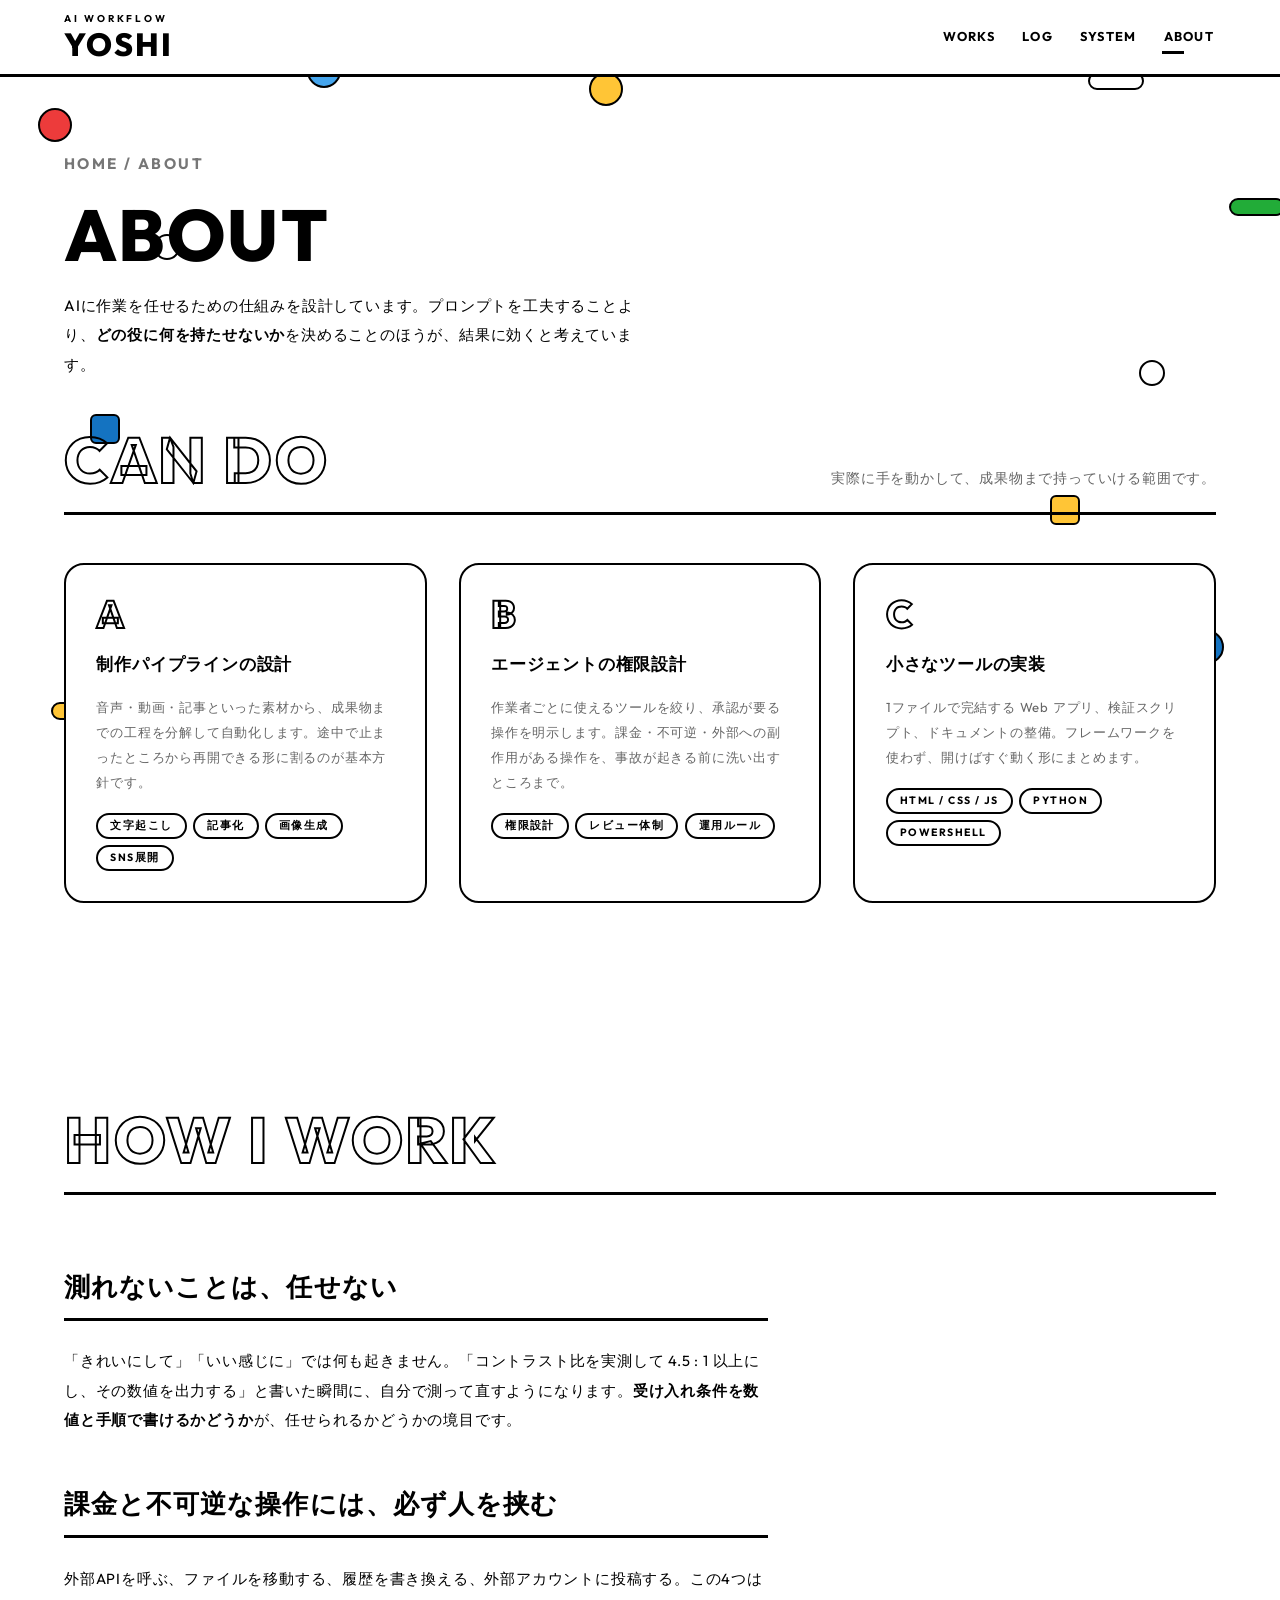
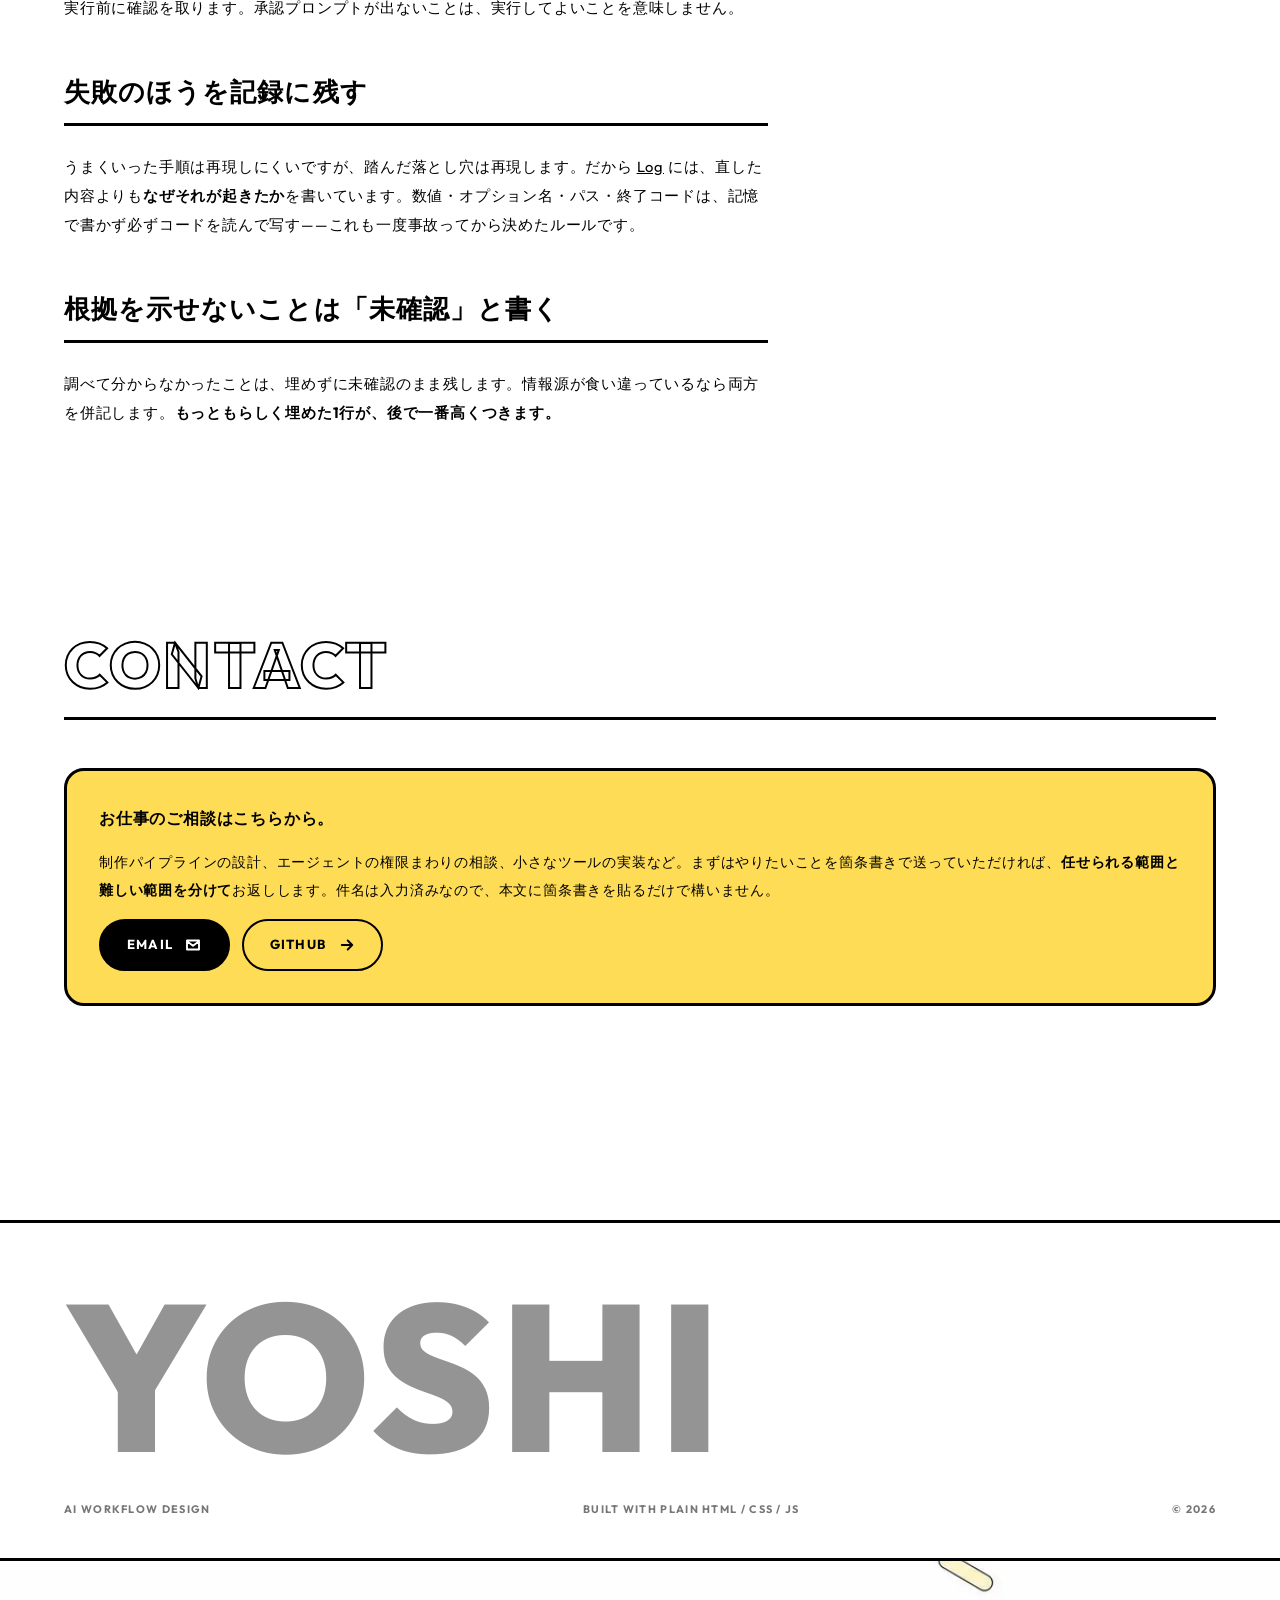
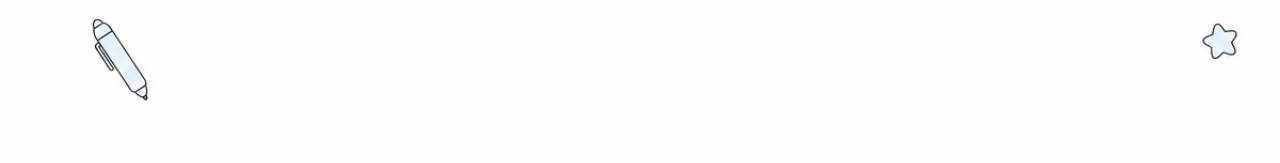
==== commit a94c6a9b: "feat: 装飾の帯を全ページへ、code 要素を系に戻す A-1: フッターの装飾の帯を残り7ページに追加した。CSS は既に共通なので      マークアップを1行ずつ足しただけ。全スクロール位置" ====
--- a/about/index.html
+++ b/about/index.html
@@ -137,6 +137,7 @@
       <span>&copy; 2026</span>
     </div>
   </div>
+  <div class="art-ground" role="img" aria-label="ペンやカメラ、星などの小さなイラストが散らばった装飾の帯"></div>
 </footer>
 
 <button class="fab" type="button" aria-label="ページ先頭へ戻る">
--- a/assets/style.css
+++ b/assets/style.css
@@ -250,6 +250,59 @@
   line-height: 1.9;
 }
 
+/* ---------- hero artwork ----------
+   生成イラストは地色が #fdfaf9 で、ページの #ffffff とわずかにずれる。
+   黒枠で囲むと、その境界が「意図した線」になって継ぎ目に見えなくなる。
+   大きな囲みなので線は 2px ではなく --stroke-thick、角丸は .callout と揃える。
+   影は付けない。フィルターで落とす影も使わない。
+   この CSS には影の宣言が1つも無く、それを grep で数えて検証している
+   （検証を壊さないよう、コメントにも影のプロパティ名を書かないこと）。 */
+
+.hero-art {
+  width: 100%;
+  border: var(--stroke-thick) solid var(--black);
+  border-radius: var(--radius-lg);
+  background: var(--white);
+}
+
+/* 900px 以上でだけ2カラムにする。既存の子要素は左カラムへ寄せ、
+   絵は右カラムで縦方向に全段ぶち抜き。
+   justify-items:start のままだと絵が内在幅に縮むので stretch で上書きする。 */
+@media (min-width: 900px) {
+  .hero {
+    max-width: none;
+    grid-template-columns: minmax(0, 38rem) minmax(0, 26rem);
+    align-items: center;
+    column-gap: clamp(2rem, 5vw, 4rem);
+  }
+
+  .hero > * { grid-column: 1; }
+
+  .hero > .hero-art {
+    grid-column: 2;
+    grid-row: 1 / -1;
+    justify-self: stretch;
+    align-self: center;
+  }
+}
+
+/* ---------- ambient background artwork ----------
+   この画像は面積の 0.27% だが純黒(rgb 0,0,0)のピクセルを含む（散らばった図形の輪郭線）。
+   黒本文がそこに重なると比が 1:1 になって文字が消え、平均輝度では判定できない。
+
+   最初は右下に position:fixed で置いたが、fixed はスクロールしても留まるので
+   ページを送るたびに別の本文がその上を通る。実測でスクロール75%の位置で
+   6つの本文ブロックが重なっていた。固定は使えない。
+
+   そこでフッターの最下段に、本文が一切乗らない帯として置く。
+   上辺の黒罫はヘッダーと同じ扱いで、帯の始まりを「意図した線」にするためのもの。 */
+
+.art-ground {
+  height: clamp(120px, 16vw, 220px);
+  border-top: var(--stroke-thick) solid var(--black);
+  background: url("img/bg-kawaii.webp") center center / cover no-repeat;
+}
+
 /* ---------- section heading ---------- */
 
 .sec-head {
@@ -510,6 +563,75 @@
 .filters button:hover { background: var(--highlight); }
 .filters button[aria-pressed="true"] { background: var(--black); color: var(--white); }
 
+/* 件数。色や透明度は変えない（黒背景の選択状態でも同じ見え方になる） */
+.filters__n {
+  margin-left: 0.4em;
+  font-weight: 400;
+  font-variant-numeric: tabular-nums;
+}
+
+/* 目には見せず、スクリーンリーダーには読ませる */
+.sr-only {
+  position: absolute;
+  width: 1px;
+  height: 1px;
+  padding: 0;
+  margin: -1px;
+  overflow: hidden;
+  clip-path: inset(50%);
+  white-space: nowrap;
+  border: 0;
+}
+
+/* ---------- lightbox ----------
+   サムネイルは 229px でしか出ないので、文書のスクリーンショットは文字が読めない。
+   リンクになっていない画像だけを拡大対象にする（リンクのカードは遷移が本来の動作）。 */
+
+.is-zoomable { cursor: zoom-in; }
+
+.lightbox {
+  display: grid;
+  gap: 0.9rem;
+  border: var(--stroke-thick) solid var(--black);
+  border-radius: var(--radius-lg);
+  padding: clamp(0.75rem, 2vw, 1.5rem);
+  max-width: min(96vw, 1440px);
+  max-height: 92vh;
+  background: var(--white);
+  color: var(--black);
+  overflow: hidden;
+}
+
+.lightbox::backdrop { background: rgba(0, 0, 0, 0.5); }
+
+.lightbox__close { justify-self: end; }
+
+/* 画像は原寸のまま。入りきらないぶんはこの枠がスクロールする */
+.lightbox__frame {
+  overflow: auto;
+  max-height: 76vh;
+  border: var(--stroke) solid var(--black);
+  border-radius: var(--radius);
+  background: var(--white);
+  overscroll-behavior: contain;
+}
+
+.lightbox__frame img {
+  display: block;
+  width: auto;
+  max-width: none;
+  height: auto;
+  border: 0;
+  border-radius: 0;
+}
+
+.lightbox__cap {
+  margin: 0;
+  font-size: 0.8rem;
+  line-height: 1.85;
+  color: var(--text-3);
+}
+
 /* ---------- feature row (case studies on home) ---------- */
 
 .feature-grid {
@@ -597,13 +719,16 @@
 .prose figure img { border: var(--stroke) solid var(--black); border-radius: var(--radius); width: 100%; }
 .prose figcaption { font-size: 0.75rem; color: var(--text-2); letter-spacing: 0.06em; }
 
+/* 1px の灰色罫と角丸 4px は、このシステムに無い値だった。
+   罫を 2px の黒にすると系には合うが、インライン要素の上下ボーダーは
+   行ボックスからはみ出して隣の行に触る。塗りだけのチップにして、
+   角丸はシステムの --radius に揃える。 */
 code {
   font-family: "SFMono-Regular", Consolas, monospace;
   font-size: 0.85em;
   background: var(--gray-1);
-  border: 1px solid var(--gray-3);
-  border-radius: 4px;
-  padding: 1px 6px;
+  border-radius: var(--radius);
+  padding: 1px 8px;
 }
 
 /* ---------- spec table ---------- */
